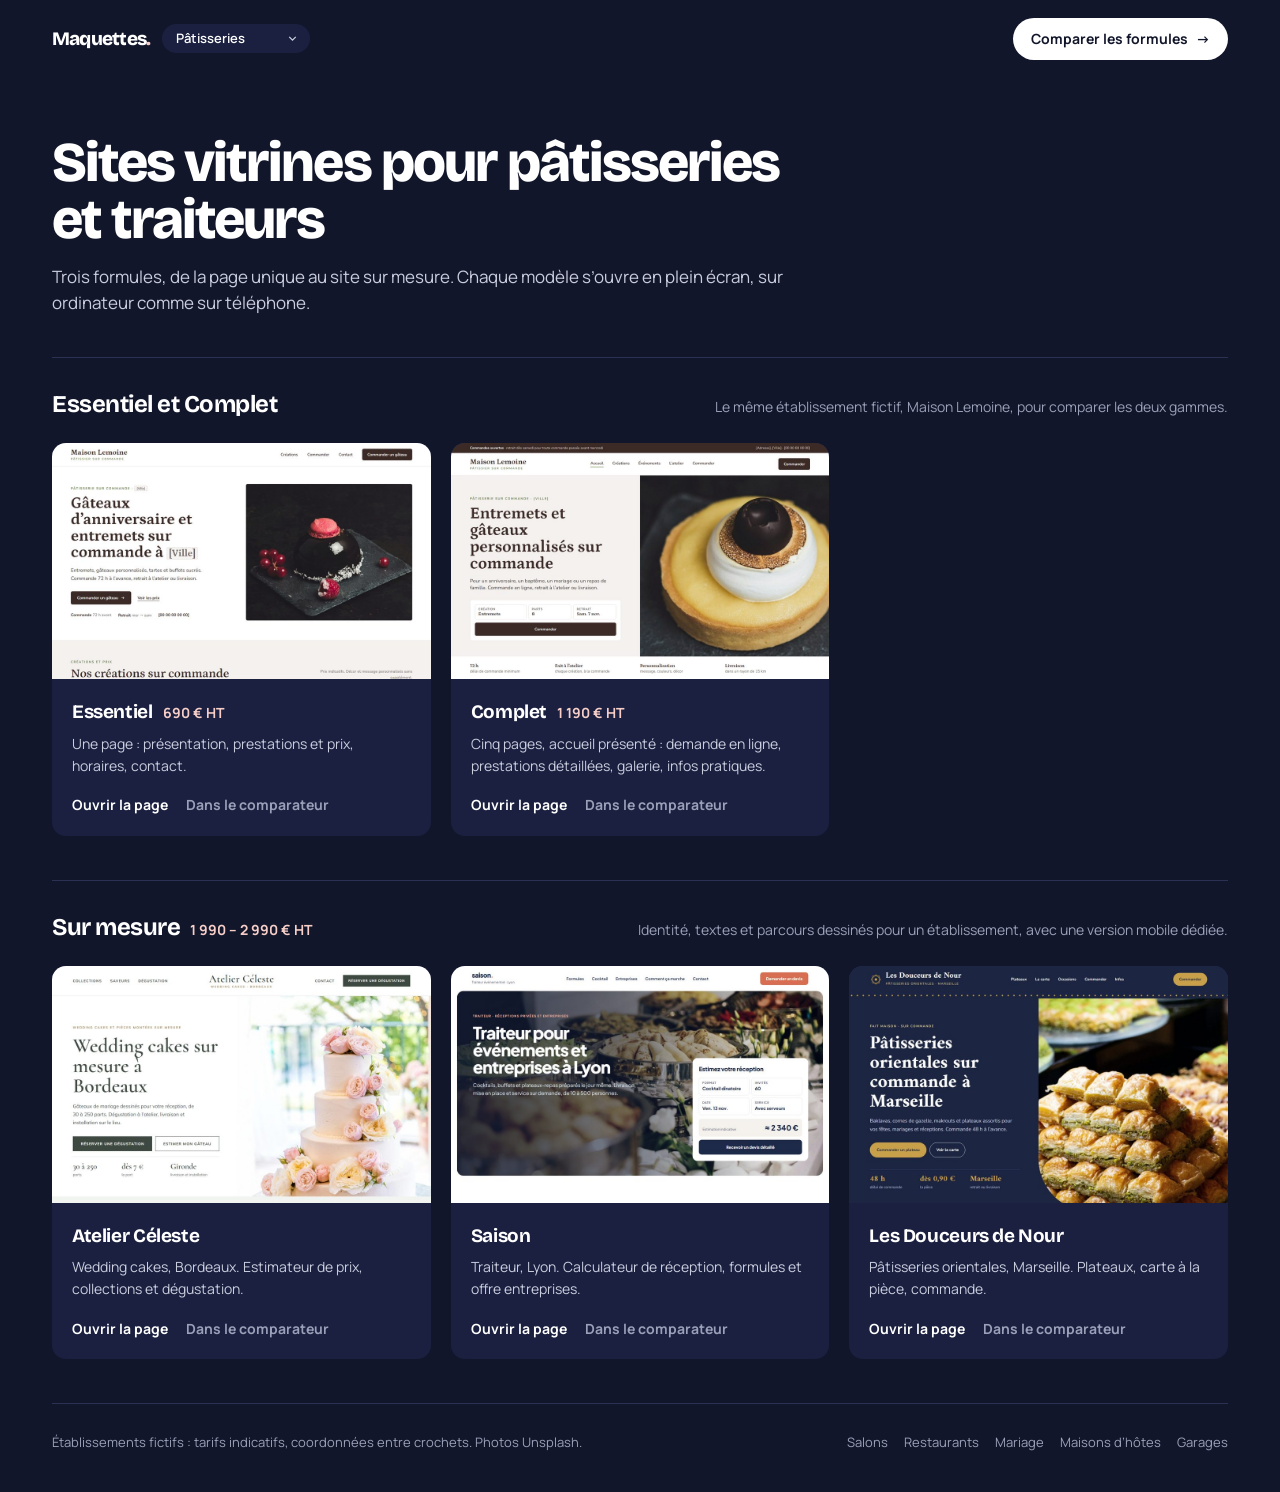
==== index.html @ ee616556 "Maquettes de sites vitrines — pâtisseries et traiteurs Accueil avec les modèles, comparateur des for" ====
<!doctype html>
<html lang="fr">
<head>
<meta charset="utf-8">
<meta name="viewport" content="width=device-width, initial-scale=1">
<meta name="robots" content="noindex">
<title>Maquettes — pâtisseries et traiteurs</title>
<link rel="preconnect" href="https://fonts.googleapis.com"><link rel="preconnect" href="https://fonts.gstatic.com" crossorigin>
<link rel="stylesheet" href="https://fonts.googleapis.com/css2?family=Bricolage+Grotesque:opsz,wght@12..96,600..800&family=Manrope:wght@500..800&display=swap">
<style>
  :root{--ink:#12162B;--card:#1B2040;--line:#2B3152;--txt:#C9CDDD;--mute:#9AA0B8;--cobalt:#7F92FF;--blush:#F7CFC8}
  *{box-sizing:border-box;margin:0;padding:0}
  body{background:var(--ink);color:var(--txt);font-family:'Manrope',system-ui,sans-serif;font-size:15px;line-height:1.55;-webkit-font-smoothing:antialiased}
  a{color:inherit;text-decoration:none}
  .wrap{max-width:1240px;margin:0 auto;padding:0 32px}
  header{display:flex;justify-content:space-between;align-items:center;gap:16px;padding:18px 0}
  .brand{display:flex;align-items:center;gap:12px}
  .brand b{font-family:'Bricolage Grotesque',sans-serif;font-weight:800;font-size:19px;color:#fff;letter-spacing:-.04em}
  .brand b i{font-style:normal;color:var(--blush)}
  .sector select{appearance:none;-webkit-appearance:none;border:0;border-radius:999px;background:var(--card) url("data:image/svg+xml,%3Csvg xmlns='http://www.w3.org/2000/svg' viewBox='0 0 24 24' fill='none' stroke='%23C9CDDD' stroke-width='2.4'%3E%3Cpath d='M6 9l6 6 6-6'/%3E%3C/svg%3E") no-repeat right 11px center/13px;color:#fff;font:600 13px 'Manrope',system-ui,sans-serif;padding:7px 32px 7px 14px;cursor:pointer}
  .sector option{color:var(--ink);background:#fff}
  .btn{display:inline-flex;align-items:center;gap:8px;background:#fff;color:var(--ink);font-weight:700;font-size:14px;padding:10px 18px;border-radius:999px;white-space:nowrap}
  .btn:hover{background:var(--blush)}
  .intro{padding:56px 0 40px;max-width:760px}
  h1{font-family:'Bricolage Grotesque',sans-serif;font-weight:800;font-size:clamp(34px,5vw,56px);line-height:1.02;letter-spacing:-.035em;color:#fff}
  .intro p{margin-top:16px;font-size:17px;color:var(--txt)}
  .tier{padding:28px 0 8px;border-top:1px solid var(--line)}
  .tier-head{display:flex;align-items:baseline;justify-content:space-between;gap:16px;flex-wrap:wrap;margin-bottom:20px}
  h2{font-family:'Bricolage Grotesque',sans-serif;font-weight:700;font-size:24px;letter-spacing:-.02em;color:#fff}
  h2 span{font-family:'Manrope',sans-serif;font-size:14px;font-weight:700;color:var(--blush);margin-left:10px;letter-spacing:0}
  .tier-head p{color:var(--mute);font-size:14px}
  .grid{display:grid;grid-template-columns:repeat(auto-fill,minmax(320px,1fr));gap:20px;margin-bottom:36px}
  .card{background:var(--card);border-radius:14px;overflow:hidden;display:flex;flex-direction:column;transition:transform .2s}
  .card:hover{transform:translateY(-3px)}
  .shot{display:block;aspect-ratio:16/10;background:#262C50 center top/cover no-repeat}
  .body{padding:18px 20px 20px;display:flex;flex-direction:column;gap:6px;flex:1}
  .body h3{font-family:'Bricolage Grotesque',sans-serif;font-weight:700;font-size:19px;color:#fff;letter-spacing:-.02em}
  .body h3 span{font-family:'Manrope',sans-serif;font-size:14px;font-weight:700;color:var(--blush);margin-left:10px;letter-spacing:0}
  .body p{font-size:14px;color:var(--txt);flex:1}
  .links{display:flex;gap:18px;margin-top:12px;font-weight:700;font-size:14px}
  .links a:first-child{color:#fff}
  .links a:last-child{color:var(--mute)}
  .links a:hover{color:var(--blush)}
  footer{border-top:1px solid var(--line);padding:28px 0 40px;color:var(--mute);font-size:13px;display:flex;justify-content:space-between;gap:24px;flex-wrap:wrap}
  footer nav{display:flex;gap:16px;flex-wrap:wrap}
  footer nav a:hover{color:#fff}
  @media (max-width:640px){
    .wrap{padding:0 16px}
    .brand b{display:none}
    .btn{padding:9px 14px;font-size:13px}
    .intro{padding:32px 0 28px}
    .grid{grid-template-columns:1fr}
  }
</style>
</head>
<body>
<div class="wrap">
<header>
  <div class="brand"><b>Maquettes<i>.</i></b><label class="sector"><select aria-label="Secteur" autocomplete="off" onchange="location.href=this.value"><option value="https://jeancdf.github.io/maquettes-coiffure/">Salons</option><option value="https://jeancdf.github.io/maquettes-restaurant/">Restaurants</option><option value="https://jeancdf.github.io/maquettes-mariage/">Mariage</option><option value="https://jeancdf.github.io/maquettes-maisons-hotes/">Maisons d’hôtes</option><option value="https://jeancdf.github.io/maquettes-garage/">Garages</option><option value="https://jeancdf.github.io/maquettes-patisserie/" selected>Pâtisseries</option></select></label></div>
  <a class="btn" href="comparer.html">Comparer les formules <span aria-hidden="true">→</span></a>
</header>
<section class="intro">
  <h1>Sites vitrines pour pâtisseries et traiteurs</h1>
  <p>Trois formules, de la page unique au site sur mesure. Chaque modèle s’ouvre en plein écran, sur ordinateur comme sur téléphone.</p>
</section>
<section class="tier">
  <div class="tier-head"><h2>Essentiel et Complet</h2><p>Le même établissement fictif, Maison Lemoine, pour comparer les deux gammes.</p></div>
  <div class="grid">
    <article class="card">
      <a class="shot" href="essentiel.html" style="background-image:url(vignettes/essentiel.jpg)" aria-label="Ouvrir Essentiel"></a>
      <div class="body">
        <h3>Essentiel<span>690 € HT</span></h3>
        <p>Une page : présentation, prestations et prix, horaires, contact.</p>
        <div class="links"><a href="essentiel.html">Ouvrir la page</a><a href="comparer.html#essentiel">Dans le comparateur</a></div>
      </div>
    </article>
    <article class="card">
      <a class="shot" href="complet.html" style="background-image:url(vignettes/complet.jpg)" aria-label="Ouvrir Complet"></a>
      <div class="body">
        <h3>Complet<span>1 190 € HT</span></h3>
        <p>Cinq pages, accueil présenté : demande en ligne, prestations détaillées, galerie, infos pratiques.</p>
        <div class="links"><a href="complet.html">Ouvrir la page</a><a href="comparer.html#complet">Dans le comparateur</a></div>
      </div>
    </article>
  </div>
</section>
<section class="tier">
  <div class="tier-head"><h2>Sur mesure<span>1 990 – 2 990 € HT</span></h2><p>Identité, textes et parcours dessinés pour un établissement, avec une version mobile dédiée.</p></div>
  <div class="grid">
    <article class="card">
      <a class="shot" href="celeste.html" style="background-image:url(vignettes/celeste.jpg)" aria-label="Ouvrir Atelier Céleste"></a>
      <div class="body">
        <h3>Atelier Céleste<span></span></h3>
        <p>Wedding cakes, Bordeaux. Estimateur de prix, collections et dégustation.</p>
        <div class="links"><a href="celeste.html">Ouvrir la page</a><a href="comparer.html#celeste">Dans le comparateur</a></div>
      </div>
    </article>
    <article class="card">
      <a class="shot" href="saison.html" style="background-image:url(vignettes/saison.jpg)" aria-label="Ouvrir Saison"></a>
      <div class="body">
        <h3>Saison<span></span></h3>
        <p>Traiteur, Lyon. Calculateur de réception, formules et offre entreprises.</p>
        <div class="links"><a href="saison.html">Ouvrir la page</a><a href="comparer.html#saison">Dans le comparateur</a></div>
      </div>
    </article>
    <article class="card">
      <a class="shot" href="nour.html" style="background-image:url(vignettes/nour.jpg)" aria-label="Ouvrir Les Douceurs de Nour"></a>
      <div class="body">
        <h3>Les Douceurs de Nour<span></span></h3>
        <p>Pâtisseries orientales, Marseille. Plateaux, carte à la pièce, commande.</p>
        <div class="links"><a href="nour.html">Ouvrir la page</a><a href="comparer.html#nour">Dans le comparateur</a></div>
      </div>
    </article>
  </div>
</section>
<footer>
  <span>Établissements fictifs : tarifs indicatifs, coordonnées entre crochets. Photos Unsplash.</span>
  <nav aria-label="Autres secteurs"><a href="https://jeancdf.github.io/maquettes-coiffure/">Salons</a><a href="https://jeancdf.github.io/maquettes-restaurant/">Restaurants</a><a href="https://jeancdf.github.io/maquettes-mariage/">Mariage</a><a href="https://jeancdf.github.io/maquettes-maisons-hotes/">Maisons d’hôtes</a><a href="https://jeancdf.github.io/maquettes-garage/">Garages</a></nav>
</footer>
</div>
</body>
</html>
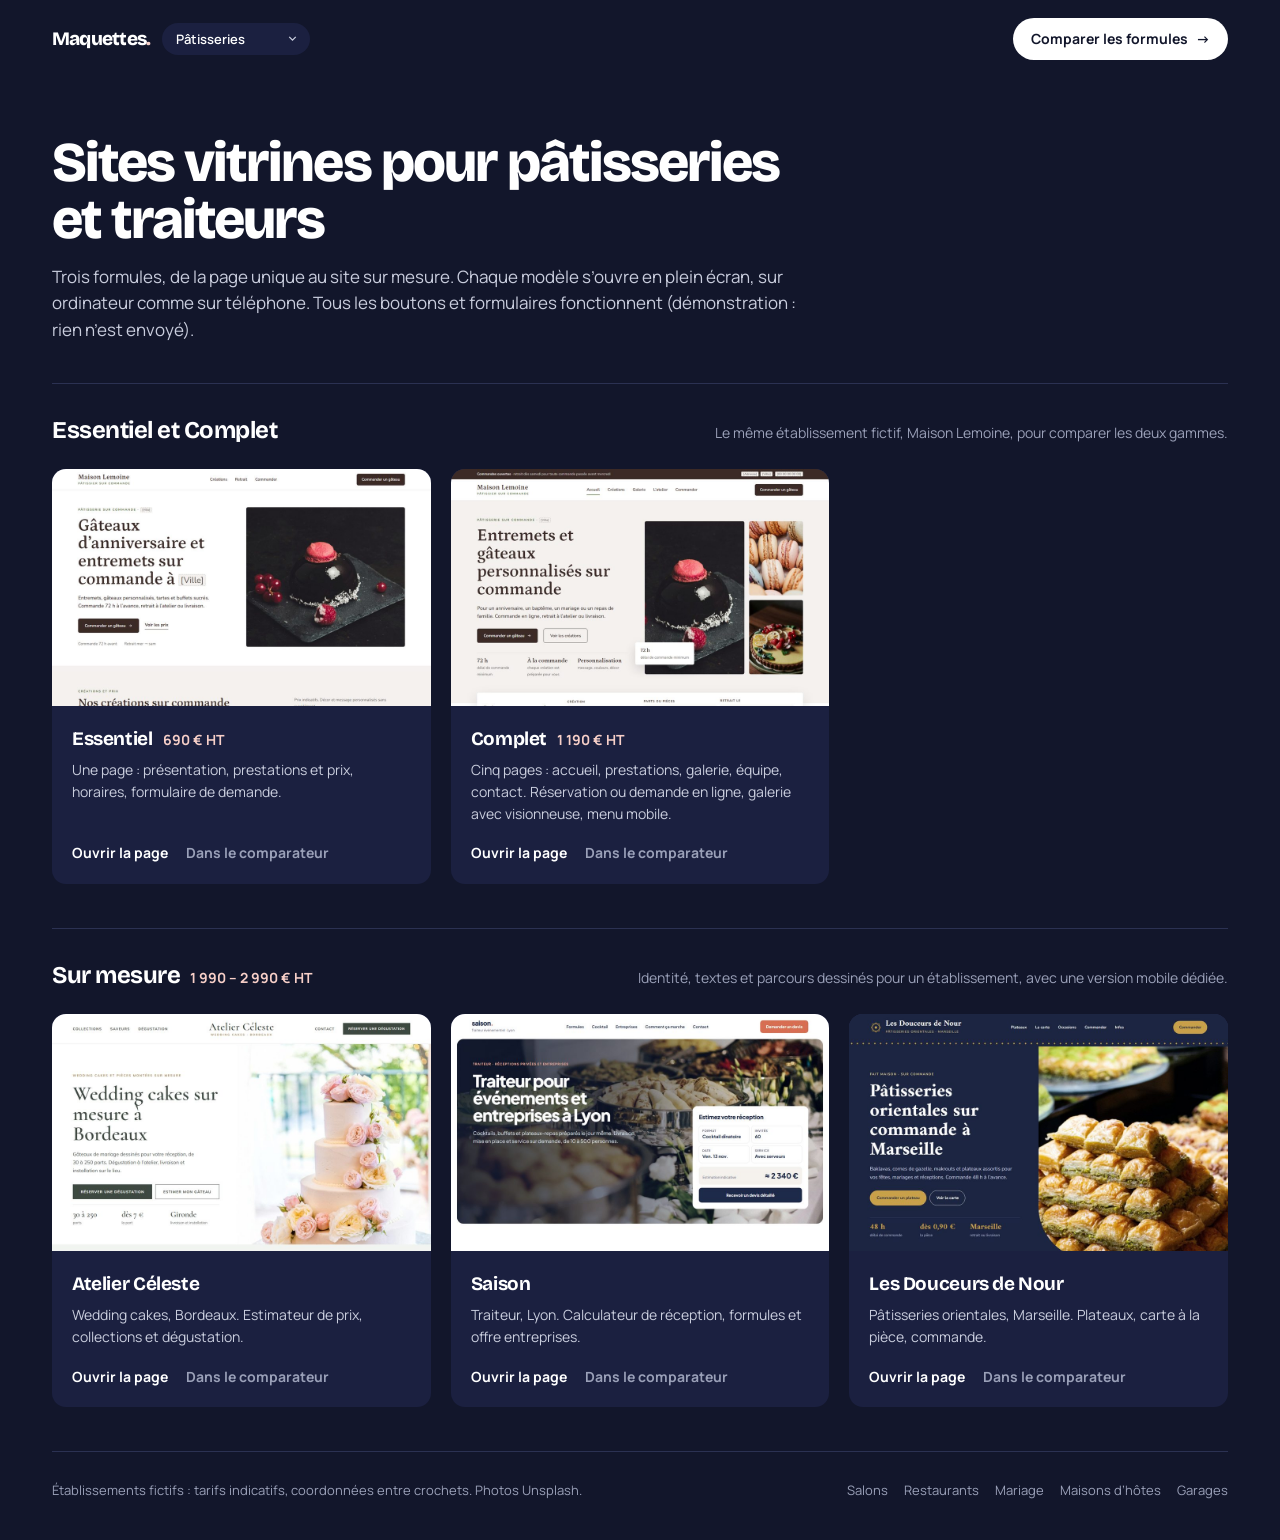
==== commit 965caa6b: "Rend tous les boutons et formulaires fonctionnels, Complet en cinq pages Essentiel et Complet régéné" ====
--- a/index.html
+++ b/index.html
@@ -61,7 +61,7 @@
 </header>
 <section class="intro">
   <h1>Sites vitrines pour pâtisseries et traiteurs</h1>
-  <p>Trois formules, de la page unique au site sur mesure. Chaque modèle s’ouvre en plein écran, sur ordinateur comme sur téléphone.</p>
+  <p>Trois formules, de la page unique au site sur mesure. Chaque modèle s’ouvre en plein écran, sur ordinateur comme sur téléphone. Tous les boutons et formulaires fonctionnent (démonstration : rien n’est envoyé).</p>
 </section>
 <section class="tier">
   <div class="tier-head"><h2>Essentiel et Complet</h2><p>Le même établissement fictif, Maison Lemoine, pour comparer les deux gammes.</p></div>
@@ -70,16 +70,16 @@
       <a class="shot" href="essentiel.html" style="background-image:url(vignettes/essentiel.jpg)" aria-label="Ouvrir Essentiel"></a>
       <div class="body">
         <h3>Essentiel<span>690 € HT</span></h3>
-        <p>Une page : présentation, prestations et prix, horaires, contact.</p>
+        <p>Une page : présentation, prestations et prix, horaires, formulaire de demande.</p>
         <div class="links"><a href="essentiel.html">Ouvrir la page</a><a href="comparer.html#essentiel">Dans le comparateur</a></div>
       </div>
     </article>
     <article class="card">
-      <a class="shot" href="complet.html" style="background-image:url(vignettes/complet.jpg)" aria-label="Ouvrir Complet"></a>
+      <a class="shot" href="complet/index.html" style="background-image:url(vignettes/complet.jpg)" aria-label="Ouvrir Complet"></a>
       <div class="body">
         <h3>Complet<span>1 190 € HT</span></h3>
-        <p>Cinq pages, accueil présenté : demande en ligne, prestations détaillées, galerie, infos pratiques.</p>
-        <div class="links"><a href="complet.html">Ouvrir la page</a><a href="comparer.html#complet">Dans le comparateur</a></div>
+        <p>Cinq pages : accueil, prestations, galerie, équipe, contact. Réservation ou demande en ligne, galerie avec visionneuse, menu mobile.</p>
+        <div class="links"><a href="complet/index.html">Ouvrir la page</a><a href="comparer.html#complet">Dans le comparateur</a></div>
       </div>
     </article>
   </div>
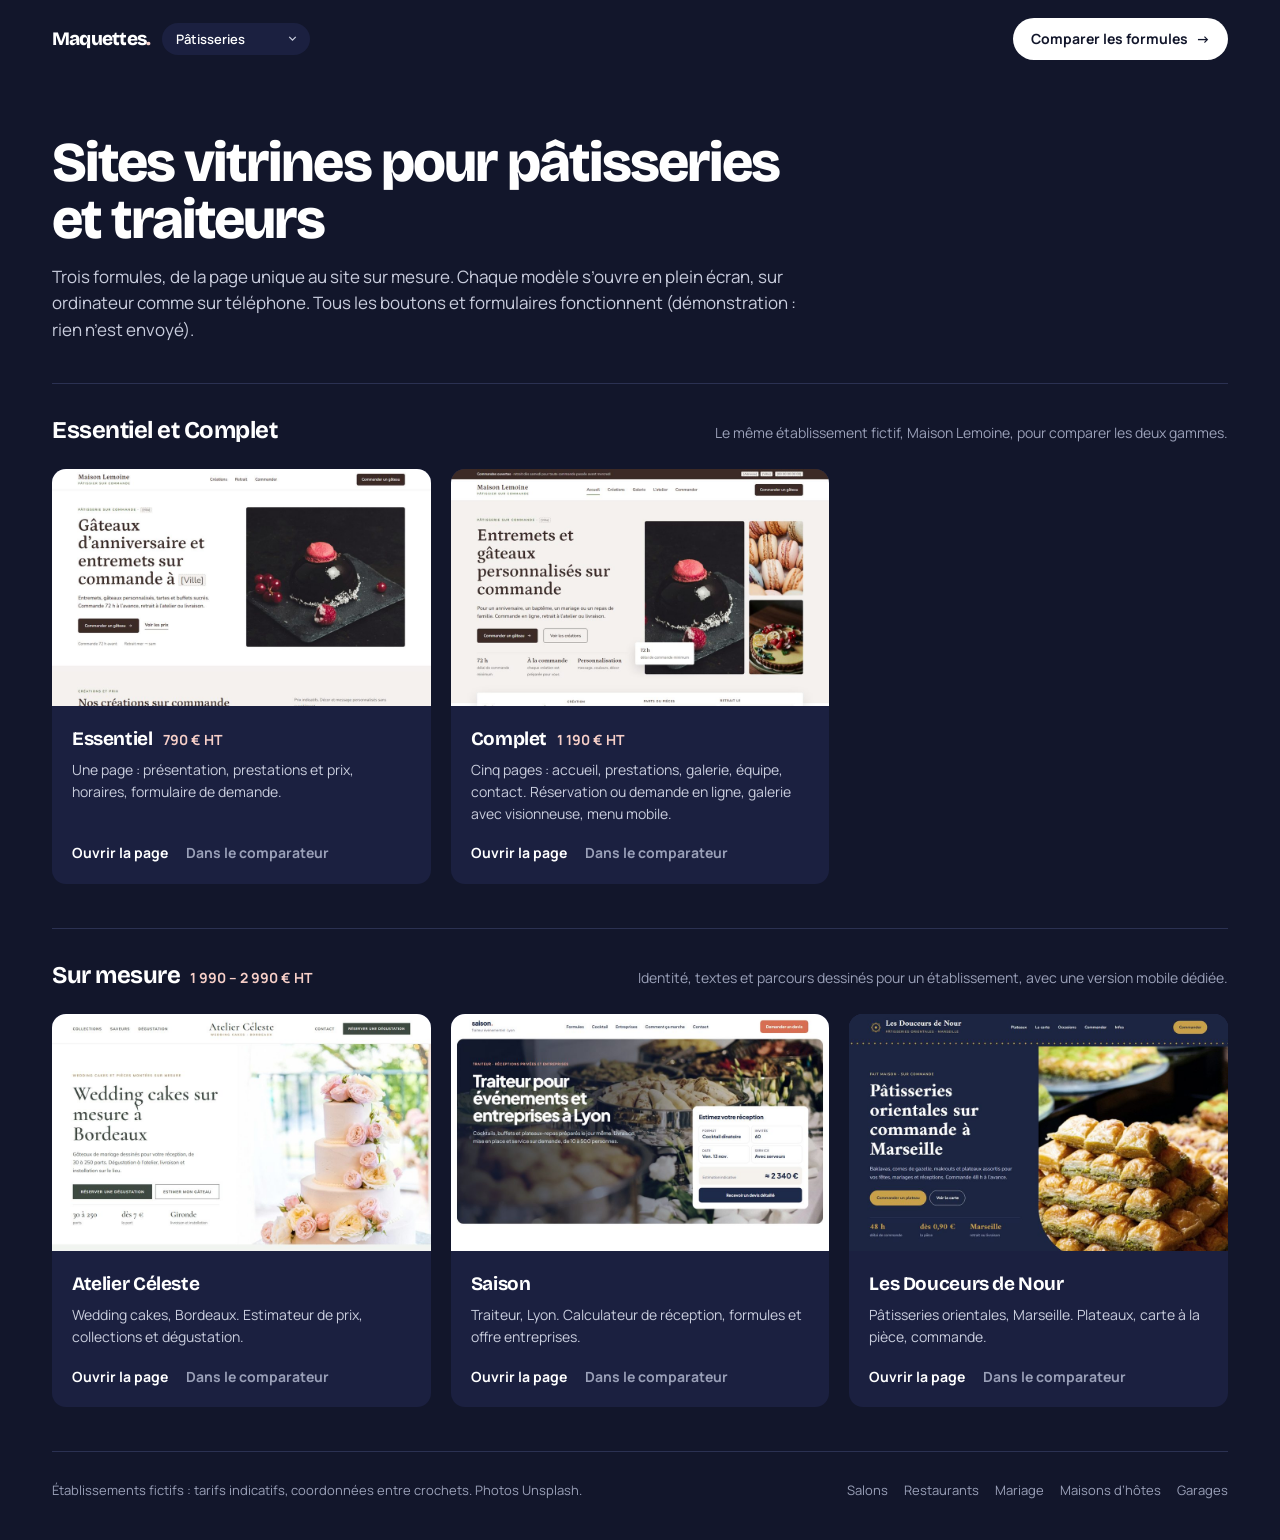
==== commit e0e9e895: "Passe la formule Essentiel à 790 € HT" ====
--- a/index.html
+++ b/index.html
@@ -69,7 +69,7 @@
     <article class="card">
       <a class="shot" href="essentiel.html" style="background-image:url(vignettes/essentiel.jpg)" aria-label="Ouvrir Essentiel"></a>
       <div class="body">
-        <h3>Essentiel<span>690 € HT</span></h3>
+        <h3>Essentiel<span>790 € HT</span></h3>
         <p>Une page : présentation, prestations et prix, horaires, formulaire de demande.</p>
         <div class="links"><a href="essentiel.html">Ouvrir la page</a><a href="comparer.html#essentiel">Dans le comparateur</a></div>
       </div>
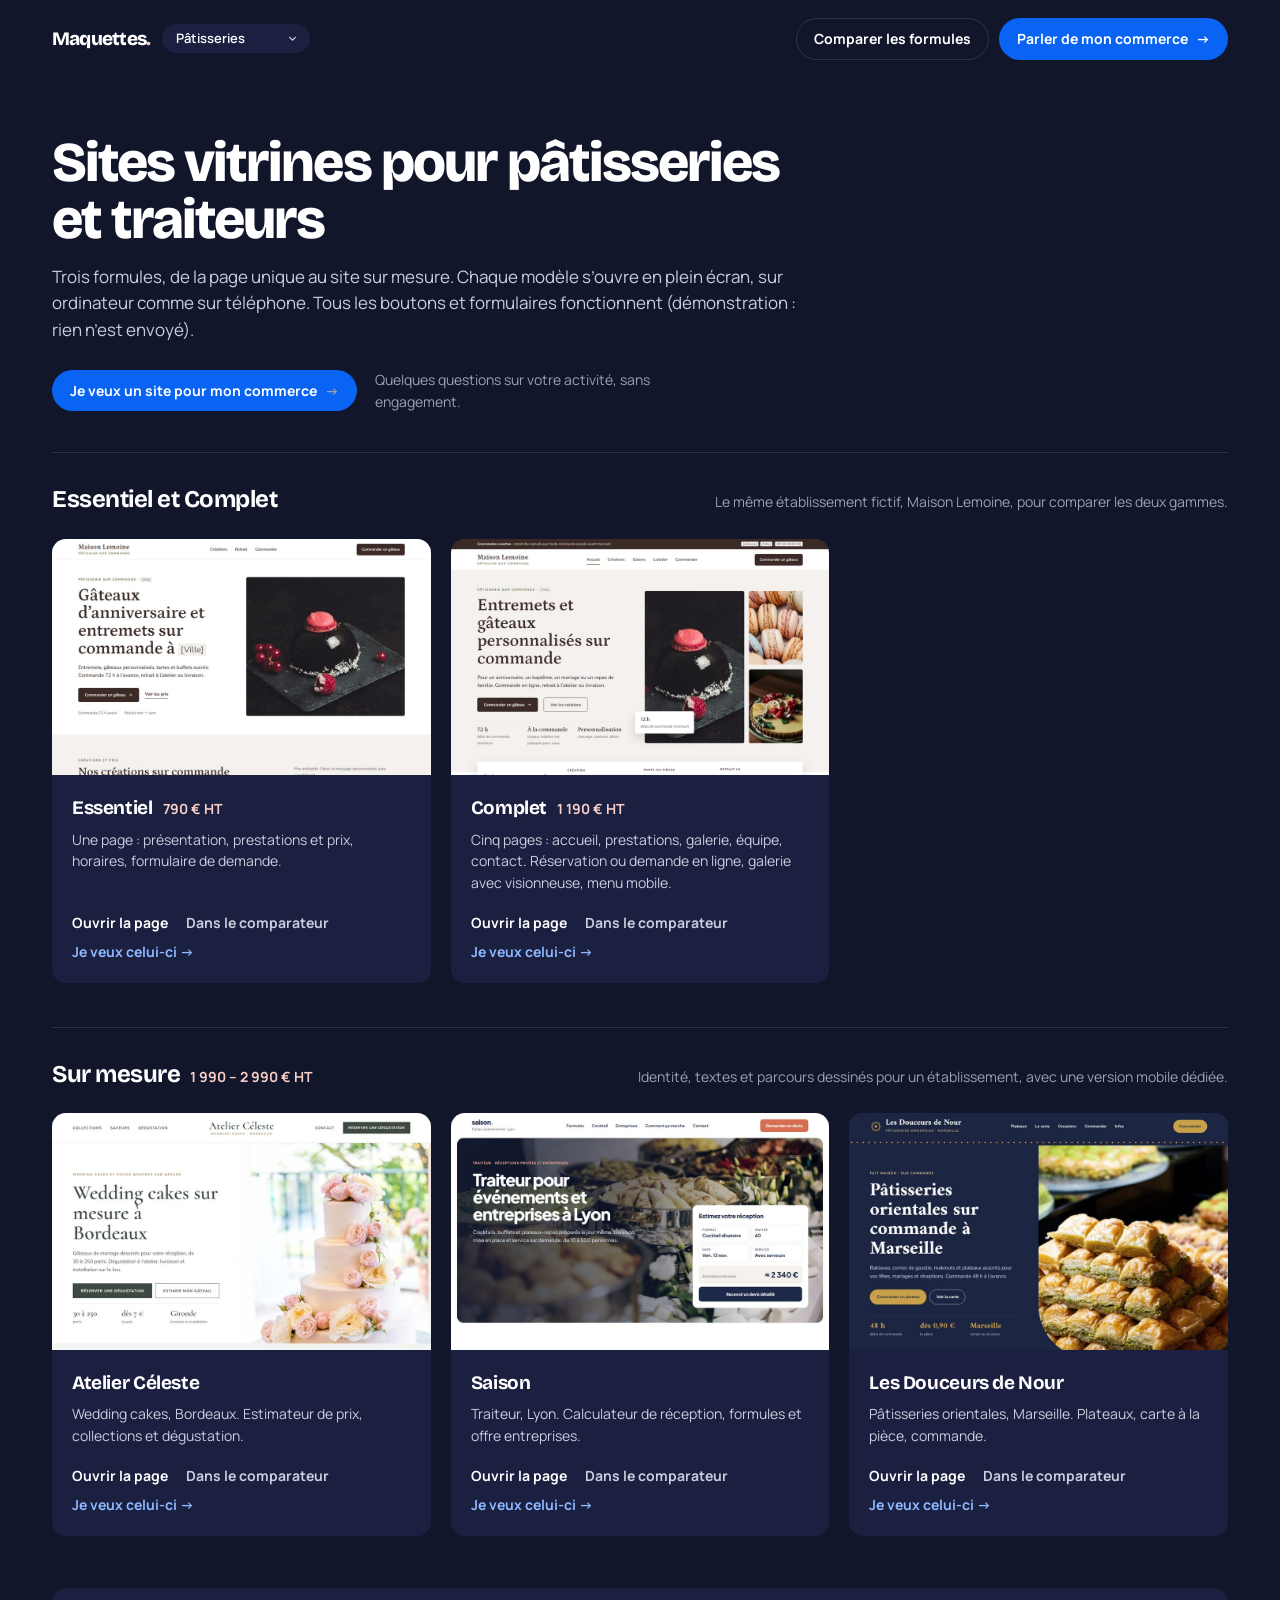
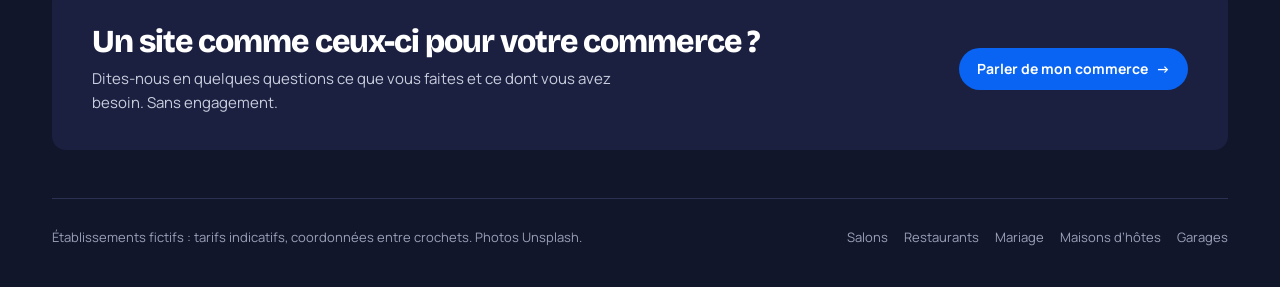
==== commit 4b9d84ad: "Ajoute un appel à l’action vers client-contact.fr Accueil : bouton d’en-tête, bloc sous l’introducti" ====
--- a/index.html
+++ b/index.html
@@ -51,17 +51,35 @@
     .intro{padding:32px 0 28px}
     .grid{grid-template-columns:1fr}
   }
+  .hd-ctas{display:flex;align-items:center;gap:10px}
+  .btn.cc{background:#0964F4;color:#fff}
+  .btn.cc:hover{background:#0752c9}
+  .btn.ghost{background:transparent;color:#fff;box-shadow:inset 0 0 0 1px var(--line)}
+  .btn.ghost:hover{background:var(--card);color:#fff}
+  .cc-row{margin-top:26px;display:flex;flex-wrap:wrap;align-items:center;gap:12px 18px}
+  .cc-row span{color:var(--mute);font-size:14px;max-width:340px}
+  .links{flex-wrap:wrap;gap:8px 18px!important}
+  .links a{white-space:nowrap}
+  .links a.want{color:#8DB8FF}
+  .links a.want:hover{color:#fff}
+  .cc-band{margin:8px 0 48px;background:var(--card);border-radius:14px;padding:36px 40px;display:flex;justify-content:space-between;align-items:center;gap:24px;flex-wrap:wrap}
+  .cc-band h2{font-family:'Bricolage Grotesque',sans-serif;font-weight:800;font-size:clamp(24px,3vw,32px);letter-spacing:-.03em;color:#fff;line-height:1.1}
+  .cc-band p{margin-top:8px;color:var(--txt);max-width:560px}
+  @media (max-width:640px){.btn.ghost{display:none}.cc-band{padding:26px 22px}header{gap:10px}.hd-ctas .btn.cc{padding:9px 12px;font-size:13px}.hd-ctas .btn.cc span{display:none}}
+  @media (max-width:400px){.hd-ctas .btn.cc{padding:8px 10px;font-size:12.5px}.sector select{padding-right:26px;max-width:150px}}
+  @media (max-width:340px){header{flex-wrap:wrap}}
 </style>
 </head>
 <body>
 <div class="wrap">
 <header>
   <div class="brand"><b>Maquettes<i>.</i></b><label class="sector"><select aria-label="Secteur" autocomplete="off" onchange="location.href=this.value"><option value="https://jeancdf.github.io/maquettes-coiffure/">Salons</option><option value="https://jeancdf.github.io/maquettes-restaurant/">Restaurants</option><option value="https://jeancdf.github.io/maquettes-mariage/">Mariage</option><option value="https://jeancdf.github.io/maquettes-maisons-hotes/">Maisons d’hôtes</option><option value="https://jeancdf.github.io/maquettes-garage/">Garages</option><option value="https://jeancdf.github.io/maquettes-patisserie/" selected>Pâtisseries</option></select></label></div>
-  <a class="btn" href="comparer.html">Comparer les formules <span aria-hidden="true">→</span></a>
+  <div class="hd-ctas"><a class="btn ghost" href="comparer.html">Comparer les formules</a><a class="btn cc" href="https://client-contact.fr/?utm_source=maquettes&amp;utm_medium=accueil-entete&amp;utm_campaign=patisserie" target="_blank" rel="noopener">Parler de mon commerce <span aria-hidden="true">→</span></a></div>
 </header>
 <section class="intro">
   <h1>Sites vitrines pour pâtisseries et traiteurs</h1>
   <p>Trois formules, de la page unique au site sur mesure. Chaque modèle s’ouvre en plein écran, sur ordinateur comme sur téléphone. Tous les boutons et formulaires fonctionnent (démonstration : rien n’est envoyé).</p>
+  <div class="cc-row"><a class="btn cc" href="https://client-contact.fr/?utm_source=maquettes&amp;utm_medium=accueil-intro&amp;utm_campaign=patisserie" target="_blank" rel="noopener">Je veux un site pour mon commerce <span aria-hidden="true">→</span></a><span>Quelques questions sur votre activité, sans engagement.</span></div>
 </section>
 <section class="tier">
   <div class="tier-head"><h2>Essentiel et Complet</h2><p>Le même établissement fictif, Maison Lemoine, pour comparer les deux gammes.</p></div>
@@ -71,7 +89,7 @@
       <div class="body">
         <h3>Essentiel<span>790 € HT</span></h3>
         <p>Une page : présentation, prestations et prix, horaires, formulaire de demande.</p>
-        <div class="links"><a href="essentiel.html">Ouvrir la page</a><a href="comparer.html#essentiel">Dans le comparateur</a></div>
+        <div class="links"><a href="essentiel.html">Ouvrir la page</a><a href="comparer.html#essentiel">Dans le comparateur</a><a class="want" href="https://client-contact.fr/?utm_source=maquettes&amp;utm_medium=accueil-carte&amp;utm_campaign=patisserie&amp;utm_content=essentiel" target="_blank" rel="noopener">Je veux celui-ci →</a></div>
       </div>
     </article>
     <article class="card">
@@ -79,7 +97,7 @@
       <div class="body">
         <h3>Complet<span>1 190 € HT</span></h3>
         <p>Cinq pages : accueil, prestations, galerie, équipe, contact. Réservation ou demande en ligne, galerie avec visionneuse, menu mobile.</p>
-        <div class="links"><a href="complet/index.html">Ouvrir la page</a><a href="comparer.html#complet">Dans le comparateur</a></div>
+        <div class="links"><a href="complet/index.html">Ouvrir la page</a><a href="comparer.html#complet">Dans le comparateur</a><a class="want" href="https://client-contact.fr/?utm_source=maquettes&amp;utm_medium=accueil-carte&amp;utm_campaign=patisserie&amp;utm_content=complet" target="_blank" rel="noopener">Je veux celui-ci →</a></div>
       </div>
     </article>
   </div>
@@ -92,7 +110,7 @@
       <div class="body">
         <h3>Atelier Céleste<span></span></h3>
         <p>Wedding cakes, Bordeaux. Estimateur de prix, collections et dégustation.</p>
-        <div class="links"><a href="celeste.html">Ouvrir la page</a><a href="comparer.html#celeste">Dans le comparateur</a></div>
+        <div class="links"><a href="celeste.html">Ouvrir la page</a><a href="comparer.html#celeste">Dans le comparateur</a><a class="want" href="https://client-contact.fr/?utm_source=maquettes&amp;utm_medium=accueil-carte&amp;utm_campaign=patisserie&amp;utm_content=celeste" target="_blank" rel="noopener">Je veux celui-ci →</a></div>
       </div>
     </article>
     <article class="card">
@@ -100,7 +118,7 @@
       <div class="body">
         <h3>Saison<span></span></h3>
         <p>Traiteur, Lyon. Calculateur de réception, formules et offre entreprises.</p>
-        <div class="links"><a href="saison.html">Ouvrir la page</a><a href="comparer.html#saison">Dans le comparateur</a></div>
+        <div class="links"><a href="saison.html">Ouvrir la page</a><a href="comparer.html#saison">Dans le comparateur</a><a class="want" href="https://client-contact.fr/?utm_source=maquettes&amp;utm_medium=accueil-carte&amp;utm_campaign=patisserie&amp;utm_content=saison" target="_blank" rel="noopener">Je veux celui-ci →</a></div>
       </div>
     </article>
     <article class="card">
@@ -108,10 +126,14 @@
       <div class="body">
         <h3>Les Douceurs de Nour<span></span></h3>
         <p>Pâtisseries orientales, Marseille. Plateaux, carte à la pièce, commande.</p>
-        <div class="links"><a href="nour.html">Ouvrir la page</a><a href="comparer.html#nour">Dans le comparateur</a></div>
+        <div class="links"><a href="nour.html">Ouvrir la page</a><a href="comparer.html#nour">Dans le comparateur</a><a class="want" href="https://client-contact.fr/?utm_source=maquettes&amp;utm_medium=accueil-carte&amp;utm_campaign=patisserie&amp;utm_content=nour" target="_blank" rel="noopener">Je veux celui-ci →</a></div>
       </div>
     </article>
   </div>
+</section>
+<section class="cc-band" aria-label="Votre projet">
+  <div><h2>Un site comme ceux-ci pour votre commerce ?</h2><p>Dites-nous en quelques questions ce que vous faites et ce dont vous avez besoin. Sans engagement.</p></div>
+  <a class="btn cc" href="https://client-contact.fr/?utm_source=maquettes&amp;utm_medium=accueil-bandeau&amp;utm_campaign=patisserie" target="_blank" rel="noopener">Parler de mon commerce <span aria-hidden="true">→</span></a>
 </section>
 <footer>
   <span>Établissements fictifs : tarifs indicatifs, coordonnées entre crochets. Photos Unsplash.</span>
